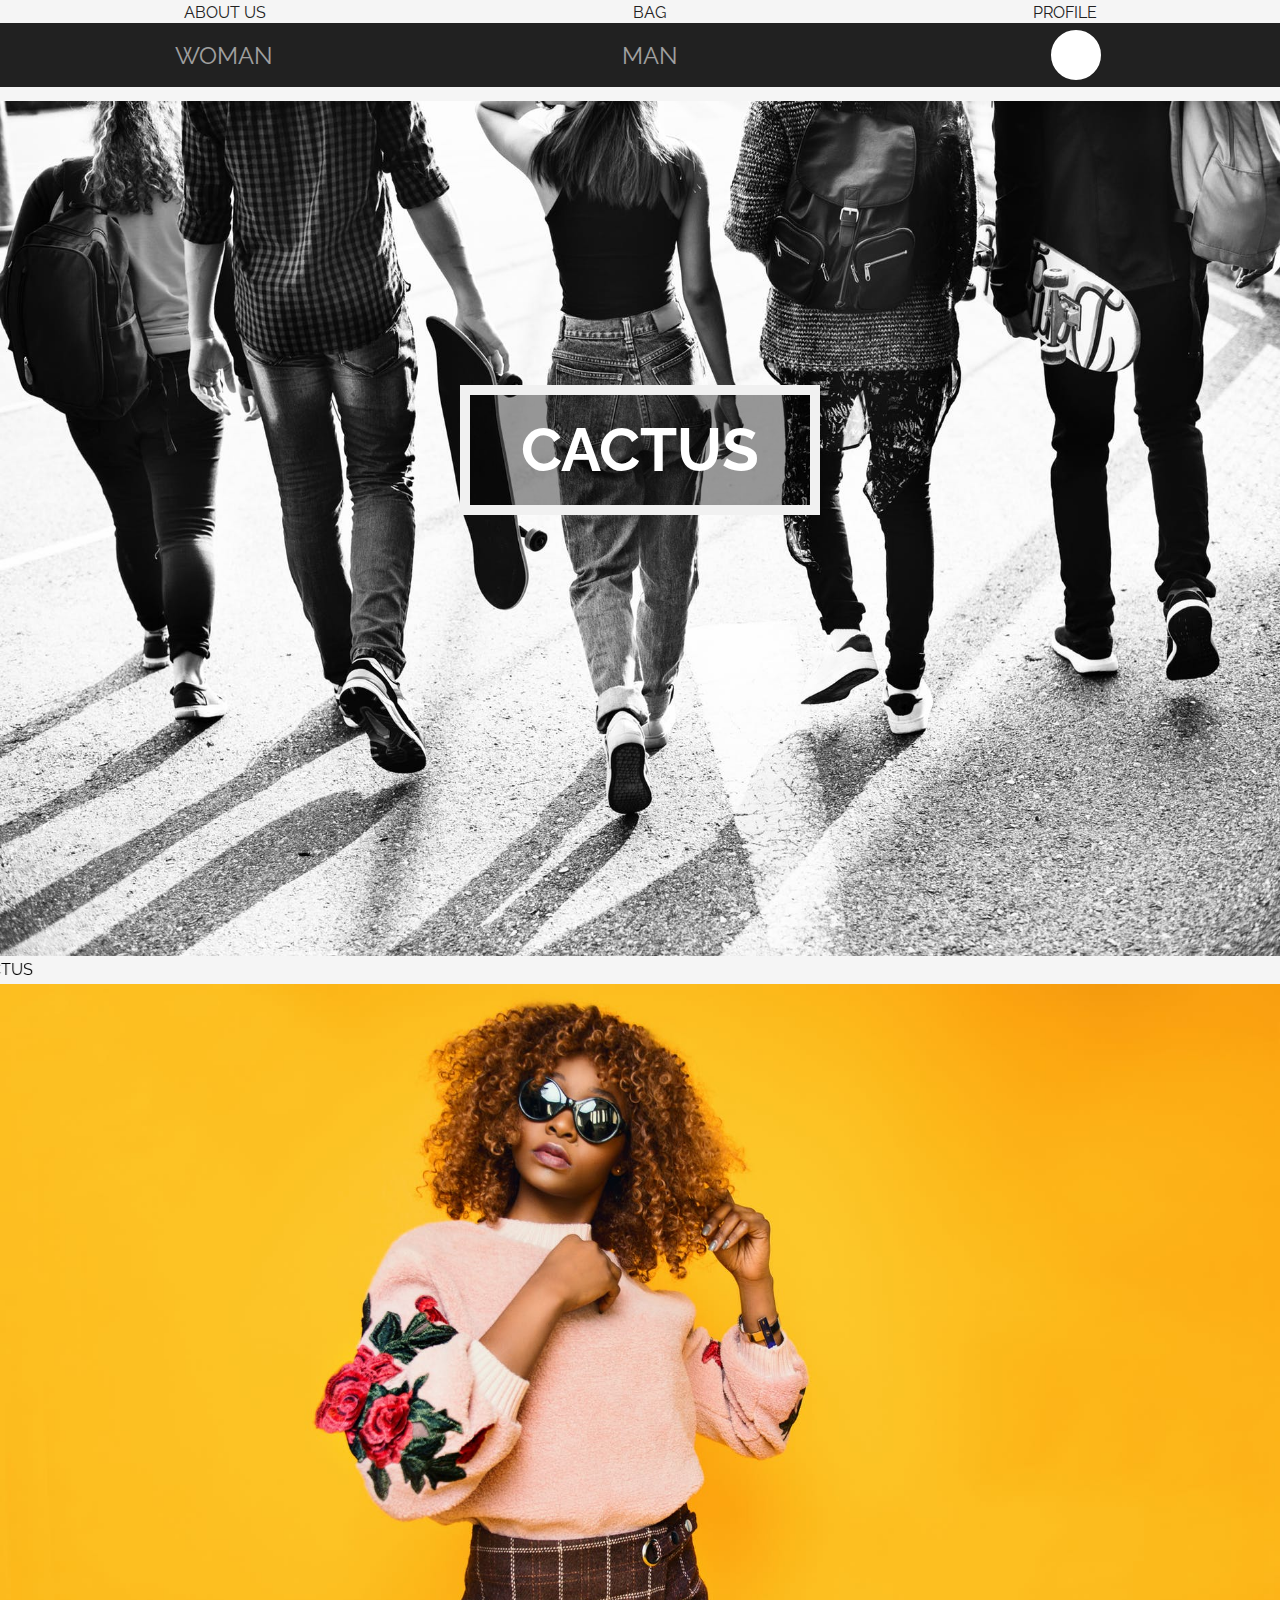
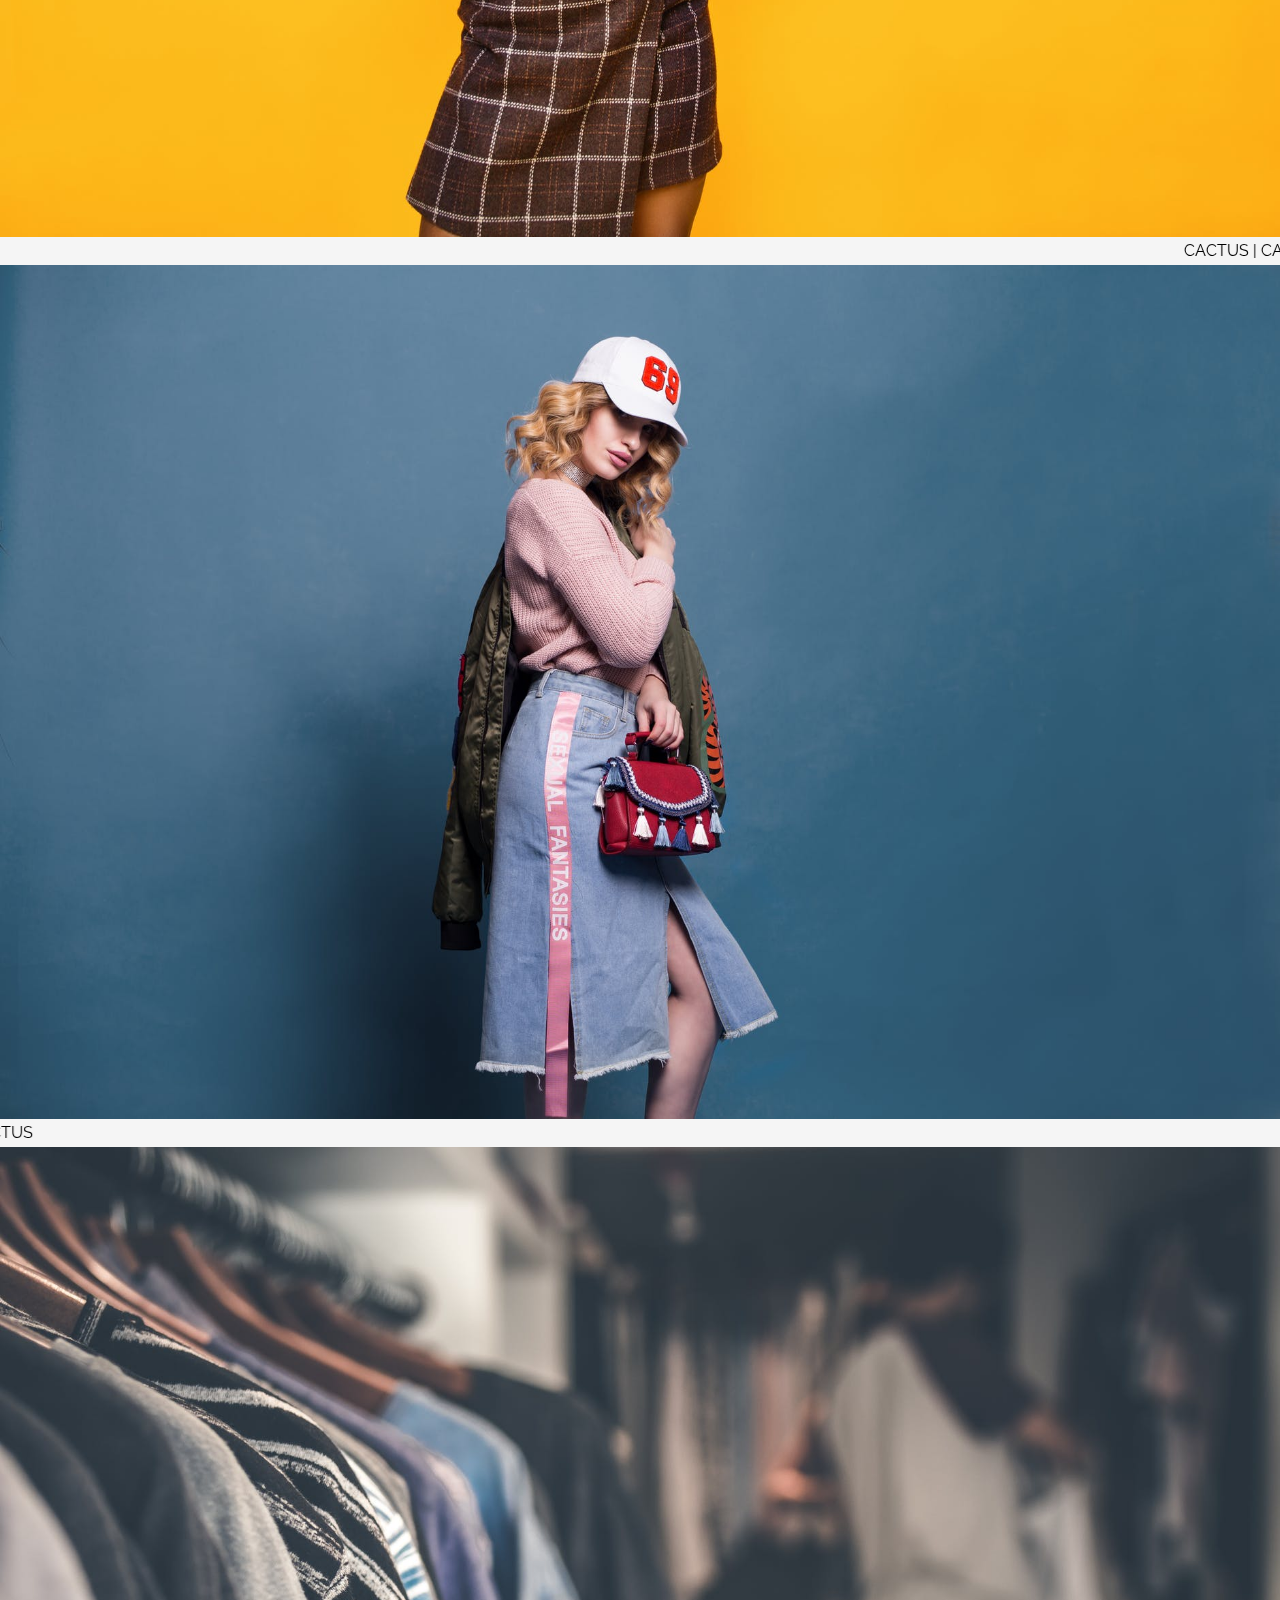
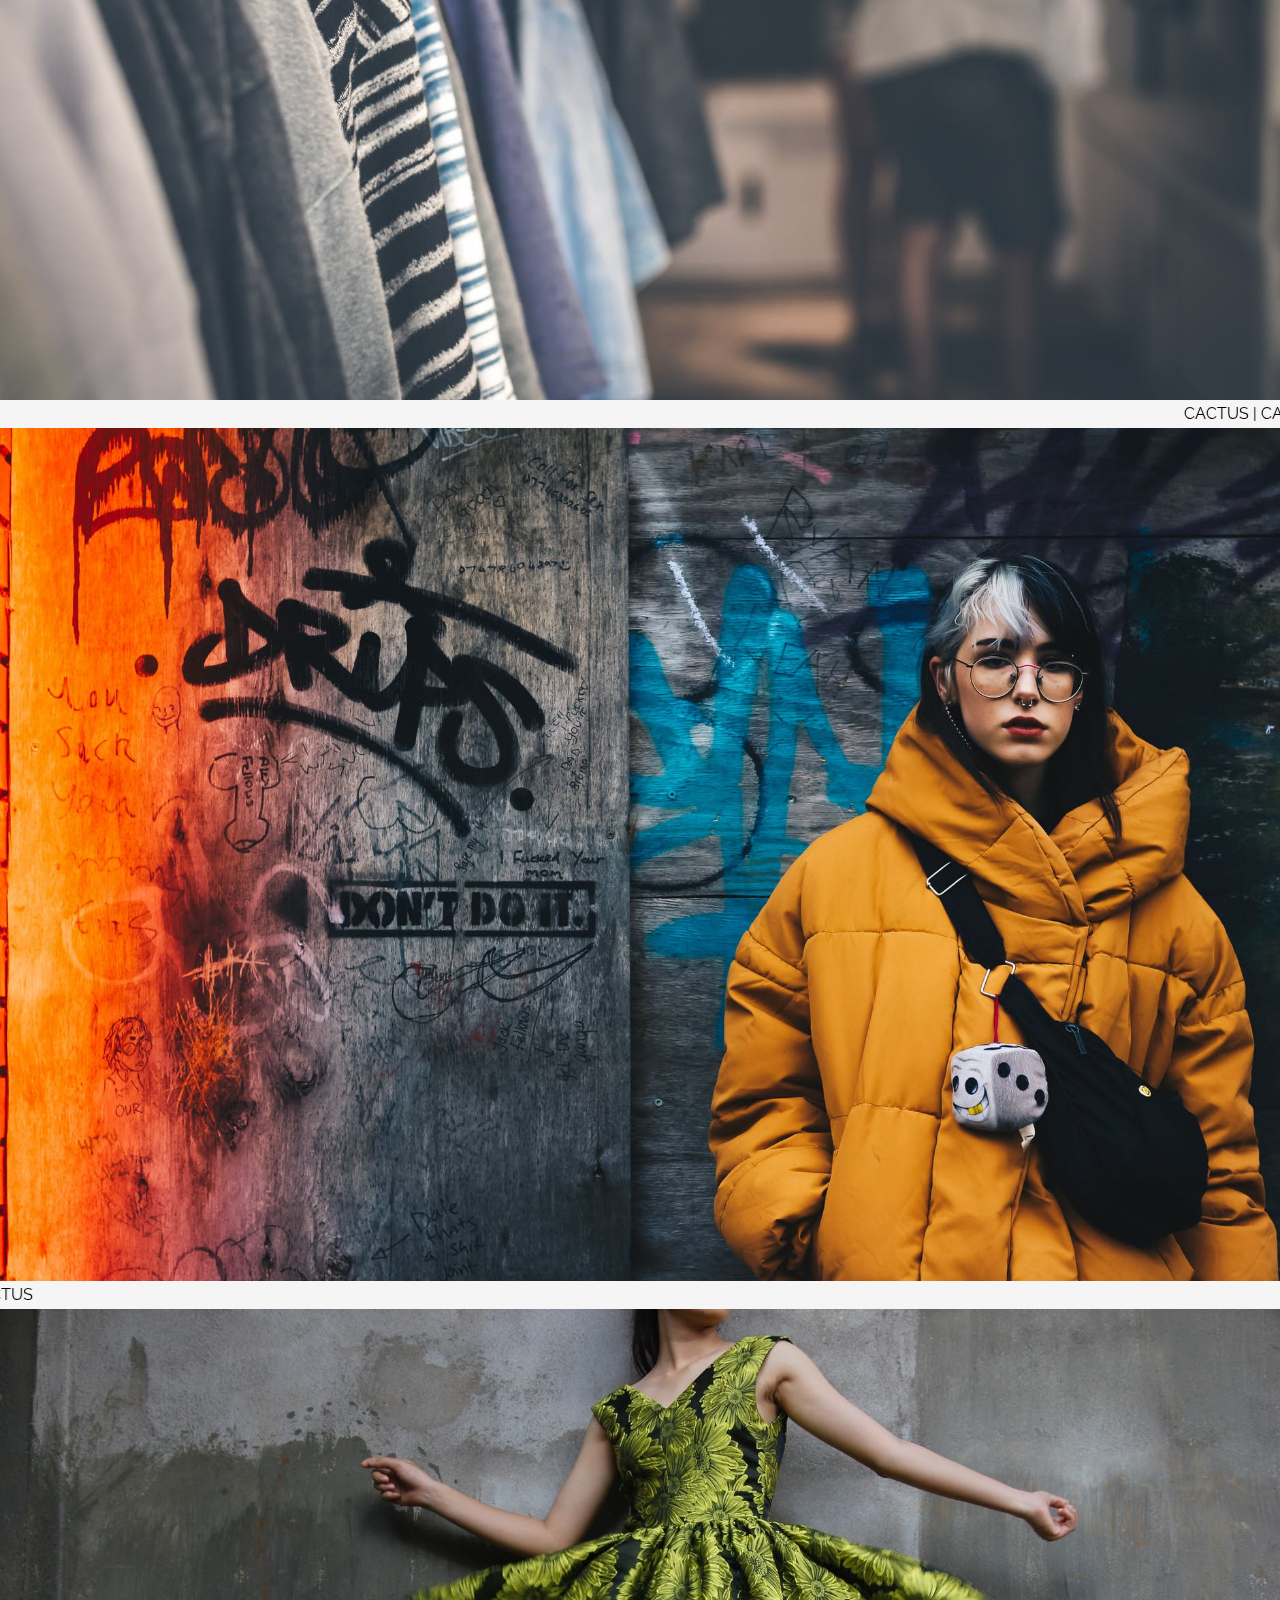
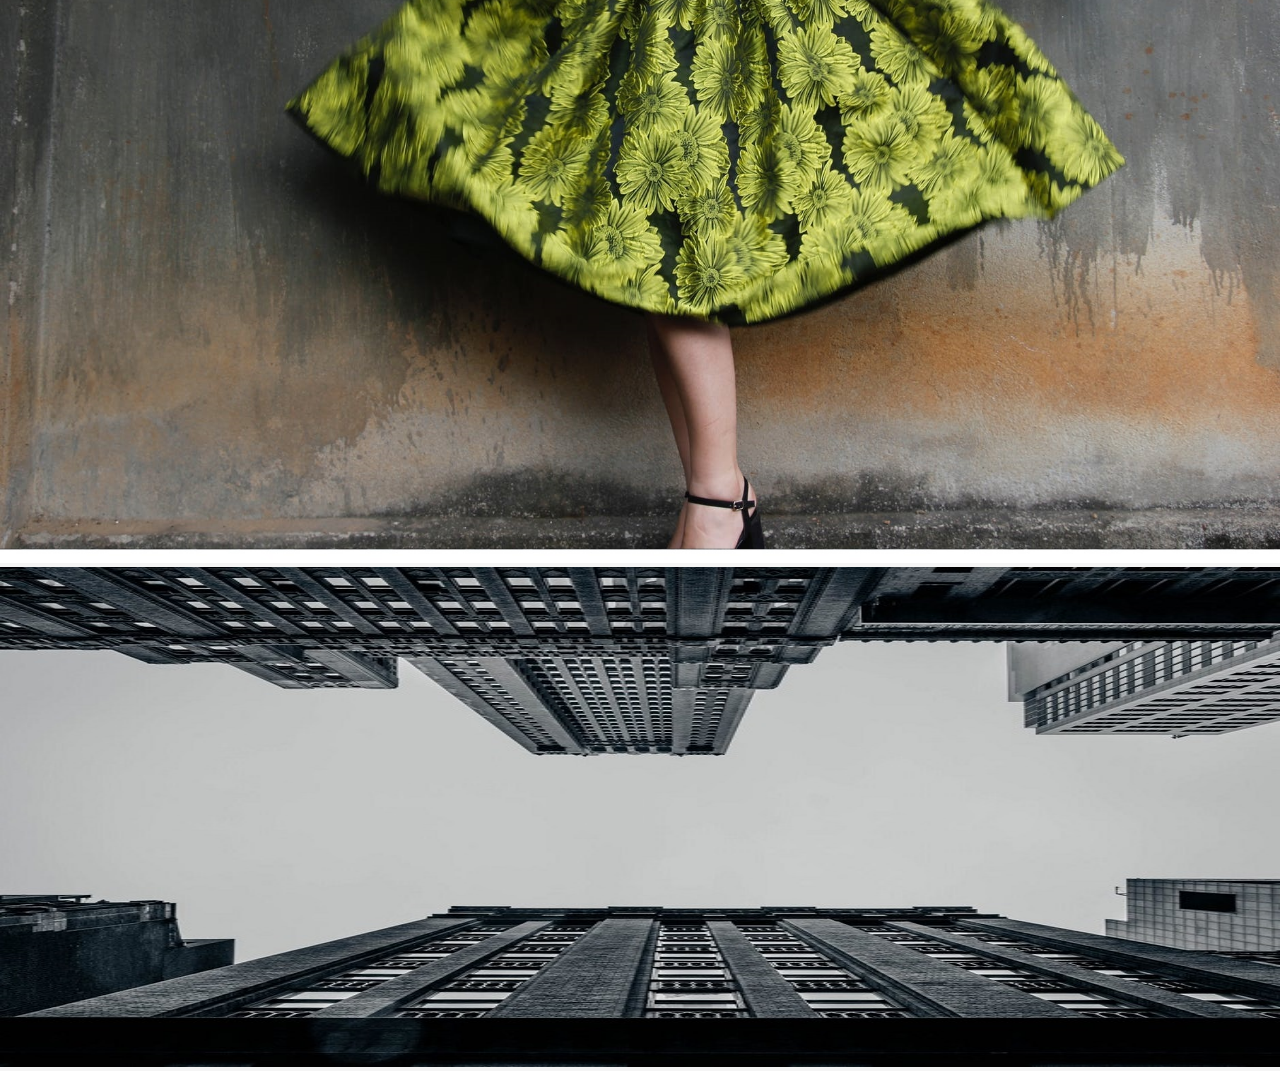
==== index.html @ e2bad400 "Add files via upload" ====
<!DOCTYPE html>
<html>
<head>
	<title>GG</title>
	<meta charset="utf-8">
	<link rel="stylesheet" href="css/style.css">
    <link href="https://fonts.googleapis.com/css?family=Open+Sans|Roboto" rel="stylesheet">
    <link href="https://fonts.googleapis.com/css?family=Raleway" rel="stylesheet">

    <link rel="stylesheet" href="https://use.fontawesome.com/releases/v5.3.1/css/all.css" integrity="sha384-mzrmE5qonljUremFsqc01SB46JvROS7bZs3IO2EmfFsd15uHvIt+Y8vEf7N7fWAU" crossorigin="anonymous">

    <link rel="stylesheet" href="https://unpkg.com/aos@2.3.1/dist/aos.css" >
    <link rel="stylesheet" type="text/css" href="plugins/aos/aos.css">
    
</head>
<body>
	<header>
    		<div class="topline">
    			<a href="about us">ABOUT US</a>
				<a href="korzina.html">BAG</a>
				<a href="account.html">PROFILE</a>
    		</div>

    		<nav role="navigation">
    		  <div class="topnav">
	    		<a href="index.html">WOMAN</a>
	    		<a href="PROJECTS.html">MAN</a>
	    		
				<form action="">
				  <input type="search">
				  <i class="fa fa-search"></i>
				</form>
				
				
		  	  </div>
    		</nav>	
    </header>
    <main>
        		
		<div class="gg">

			<div class="bg-image" ><img src="index/7.jpeg" alt=""></div>
			<marquee behavior="scroll" direction="right" scrollamount="10">
			CACTUS | CACTUS | CACTUS | CACTUS | CACTUS | CACTUS | CACTUS | CACTUS | CACTUS | CACTUS | CACTUS | CACTUS | CACTUS | CACTUS | CACTUS | CACTUS | CACTUS | CACTUS | CACTUS | CACTUS | CACTUS | CACTUS | CACTUS | CACTUS | CACTUS | CACTUS | CACTUS | CACTUS | CACTUS | CACTUS | CACTUS | CACTUS | CACTUS | CACTUS | CACTUS 
			</marquee> 

			<div class="bg-block-r" data-aos="fade-up" data-aos-anchor-placement="center-bottom">
				SPRING SALES <br> -50% <br> <a href="#">SHOP NOW</a>
			</div>
			<div class="bg-block-l" data-aos="fade-down" data-aos-anchor-placement="center-bottom">
				NEW <br> COLLECTION <br> <a href="#">SHOP NOW</a>
			</div>
			<div class="bg-image"><img src="index/2.jpeg" alt=""></div>

			<marquee behavior="scroll" direction="left" scrollamount="10">
			CACTUS | CACTUS | CACTUS | CACTUS | CACTUS | CACTUS | CACTUS 
			| CACTUS | CACTUS | CACTUS | CACTUS | CACTUS | CACTUS | CACTUS |
			 CACTUS | CACTUS | CACTUS | CACTUS | CACTUS | CACTUS | CACTUS |
			  CACTUS | CACTUS | CACTUS | CACTUS | CACTUS | CACTUS | CACTUS |
			   CACTUS | CACTUS | CACTUS | CACTUS | CACTUS | CACTUS | CACTUS 
			</marquee>

			<div class="bg-block-r" data-aos="fade-right" data-aos-anchor-placement="center-bottom">I LOVE YOU</div>
			<div class="bg-block-l" data-aos="fade-left" data-aos-anchor-placement="center-bottom">I LOVE YOU</div>
			<div class="bg-image"><img src="index/3.jpeg" alt=""></div>

			<marquee behavior="scroll" direction="right" scrollamount="10">
			CACTUS | CACTUS | CACTUS | CACTUS | CACTUS | CACTUS | CACTUS 
			| CACTUS | CACTUS | CACTUS | CACTUS | CACTUS | CACTUS | CACTUS |
			 CACTUS | CACTUS | CACTUS | CACTUS | CACTUS | CACTUS | CACTUS |
			  CACTUS | CACTUS | CACTUS | CACTUS | CACTUS | CACTUS | CACTUS |
			   CACTUS | CACTUS | CACTUS | CACTUS | CACTUS | CACTUS | CACTUS  
			</marquee>			
			<div class="bg-block-r" data-aos="zoom-in" data-aos-anchor-placement="center-bottom">I LOVE YOU</div>
		<!-- <div class="bg-block-l" data-aos="zoom-in-down" data-aos-anchor-placement="center-bottom">I LOVE YOU</div> -->
			<div class="bg-image"><img src="index/8.jpeg" alt=""></div>

			<marquee behavior="scroll" direction="left" scrollamount="10">
			CACTUS | CACTUS | CACTUS | CACTUS | CACTUS | CACTUS | CACTUS 
			| CACTUS | CACTUS | CACTUS | CACTUS | CACTUS | CACTUS | CACTUS |
			 CACTUS | CACTUS | CACTUS | CACTUS | CACTUS | CACTUS | CACTUS |
			  CACTUS | CACTUS | CACTUS | CACTUS | CACTUS | CACTUS | CACTUS |
			   CACTUS | CACTUS | CACTUS | CACTUS | CACTUS | CACTUS | CACTUS  
			</marquee>

	<!-- <div class="bg-block-r" data-aos="fade-down-left" data-aos-anchor-placement="center-bottom">I LOVE YOU</div> -->
			<div class="bg-block-l" data-aos="fade-down-right" data-aos-anchor-placement="center-bottom">I LOVE YOU</div>
			<div class="bg-image"><img src="index/5.jpeg" alt=""></div>

			<marquee behavior="scroll" direction="right" scrollamount="10">
			CACTUS | CACTUS | CACTUS | CACTUS | CACTUS | CACTUS | CACTUS 
			| CACTUS | CACTUS | CACTUS | CACTUS | CACTUS | CACTUS | CACTUS |
			 CACTUS | CACTUS | CACTUS | CACTUS | CACTUS | CACTUS | CACTUS |
			  CACTUS | CACTUS | CACTUS | CACTUS | CACTUS | CACTUS | CACTUS |
			   CACTUS | CACTUS | CACTUS | CACTUS | CACTUS | CACTUS | CACTUS  
			</marquee>

			<div class="bg-block-r" data-aos="zoom-out-right" data-aos-anchor-placement="center-bottom">I LOVE YOU</div>
			<div class="bg-block-l" data-aos="zoom-out-left" data-aos-anchor-placement="center-bottom">I LOVE YOU</div>
			<div class="bg-image"><img src="index/6.jpeg" alt=""></div>

			<div class="bg-text" id="bg-text"><p>CACTUS</p></div>

		
	<footer>
		<div class="f">
			<div class="f-bg-img" ><img src="index/footer.jpeg" alt="" ></div>
		</div>	
	</footer>
		
	</main>


	<script type="text/javascript" src="plugins/aos/aos.js"></script>
	<script>
  		AOS.init();
	</script>
	
	<script src ="script/script.js"></script>

</body>
</html>
---- css/style.css ----
*{
	margin:0;
	padding:0;
}

a{
	text-decoration: none;
}

li{
	text-decoration: none;
	list-style: none;
}

body{
  background: #F5F5F5;
  /*font-family: 'Roboto', sans-serif;*/
  font-family: 'Raleway', sans-serif;
 /* font-family: 'Open Sans', sans-serif;*/
}

nav{
	width: 100%;
	margin:auto;
	transition: top 0.3s;
	position: relative;
}



.topline{
	display: flex;
	background: #F5F5F5;
	justify-content: space-around;
}

.topline a{
	text-decoration: none;
	font-size: 1rem;
	margin-top: 3px;
	margin-bottom: .1%;
	padding: 0% ;
	color: #212121;

}

.topnav{
	padding-right: 1.5%;
	height: 4rem;
	display: flex;
	/*background: #616161;*/
	background: #212121;
	margin: auto;
	font-size: 1.5rem;
	align-items: center;
	text-align: center;
	justify-content: space-around;
}


.topnav a{

	color:#F5F5F5;
	padding:0.9rem;
	text-decoration: none;
		opacity: .6;
}

.topnav a:hover{
	background: #424242;
	border-bottom: 4px solid #0091EA;	opacity: 1;
}

.topnav input[type=text]{
	padding:6px;
	border: none;
	margin-top: 8px;
	margin-right: 16px;
	font-size: 17px;
	padding-right: 35%;
	margin-bottom: 10px;
}




/*Это поиск*/

form{
	margin-left: 3%;
    position: relative;
    top: 39%;
    /*left: 50%;*/
    transform: translate(-0%,-50%);
    transition: all 1s;
    width: 50px;
    height: 50px;
    background: white;
    box-sizing: border-box;
    border-radius: 25px;
    border: 4px solid white;
    padding: 5px;
}

input{
    position: absolute;
    top: 0;
    left: 0;
    width: 100%;;
    height: 42.5px;
    line-height: 30px;
    outline: 0;
    border: 0;
    display: none;
    font-size: 1em;
    border-radius: 20px;
    padding: 0 20px;
}

.fa{
    box-sizing: border-box;
    padding:11px 0px 0px 1px;

    width: 42.5px;
    height: 42.5px;
    position: absolute;
    top: 0;
    right: 0;
    border-radius: 50%;
    color: #07051a;
    text-align: center;
    font-size: .8em;
    transition: all 1s;
}

form:hover{
    width: 100%;
    cursor: pointer;
}

form:hover input{
    display: block;
}

form:hover .fa{
    background: #07051a;
    color: white;
}

.gg{
	margin-top: 1%;
}

.bg-image {
  height: 50%; 
  max-width: 100%;
  background-position: center;
  background-repeat: no-repeat;
  background-size: cover;
}
.bg-image img{
	width: 100%;
	height: auto;
	padding-top: .1%;
}

#bg-text {
  background-color: rgb(0,0,0); /* Fallback color */
  background-color: rgba(0,0,0, 0.4); /* Black w/opacity/see-through */
  color: white;
  font-weight: bold;
  font-size: 60px;
  border: 10px solid #f1f1f1;
  position: fixed; /* Stay fixed */
  top: 50%;
  left: 50%;
  transform: translate(-50%, -50%);
  z-index: 2;
  width: 300px;
  padding: 20px;
  text-align: center;
  transition: .3s;
}




.bg-block-l{
	position: absolute;
	width: 30%;
	display: flex;
	justify-content: center;
	align-items: center;
	height: 320px;
	margin: 20%;

	border-radius: 7px;
	opacity: 0;
	
	text-align: center;
	margin-left: 2%;
	font-size: 2rem;

}
.bg-block-r{
	position: absolute;
	width: 30%;
	display: flex;
	justify-content: center;
	align-items: center;
	height: 320px;
	margin: 20%;
	border-radius: 7px;
	opacity: 0;	
	text-align: center;
	left: 48%;
	font-size: 2rem;
} 

.bg-block-l, .bg-block-r{
	display: flex;
	flex-direction: column;
	background: #d7f7f5;
}

.bg-block-l a, .bg-block-r a{
	padding-top: 30px;
	font-size: 1rem;
	color: #5ca0d3;
}


footer img{
	width: 100%;
	height: 500px;
}



































@media only screen and (max-width: 1200px){
 .bg-text{
  	font-size: 40px;
    border: 7px solid #f1f1f1;
    width: 200px;
    padding: 10px;}
}

@media only screen and (max-width: 800px) {
  .bg-text{
  	font-size: 30px;
    border: 5px solid #f1f1f1;
    width: 150px;
    padding: 10px;}

}




/*Это скроллбар*/
::-webkit-scrollbar {
  width: 5px;
}


::-webkit-scrollbar-track {
  background: #f1f1f1; 
}


::-webkit-scrollbar-thumb {
  background: #888;
  height: 10px; 
}


::-webkit-scrollbar-thumb:hover {
  background: #555; 
}
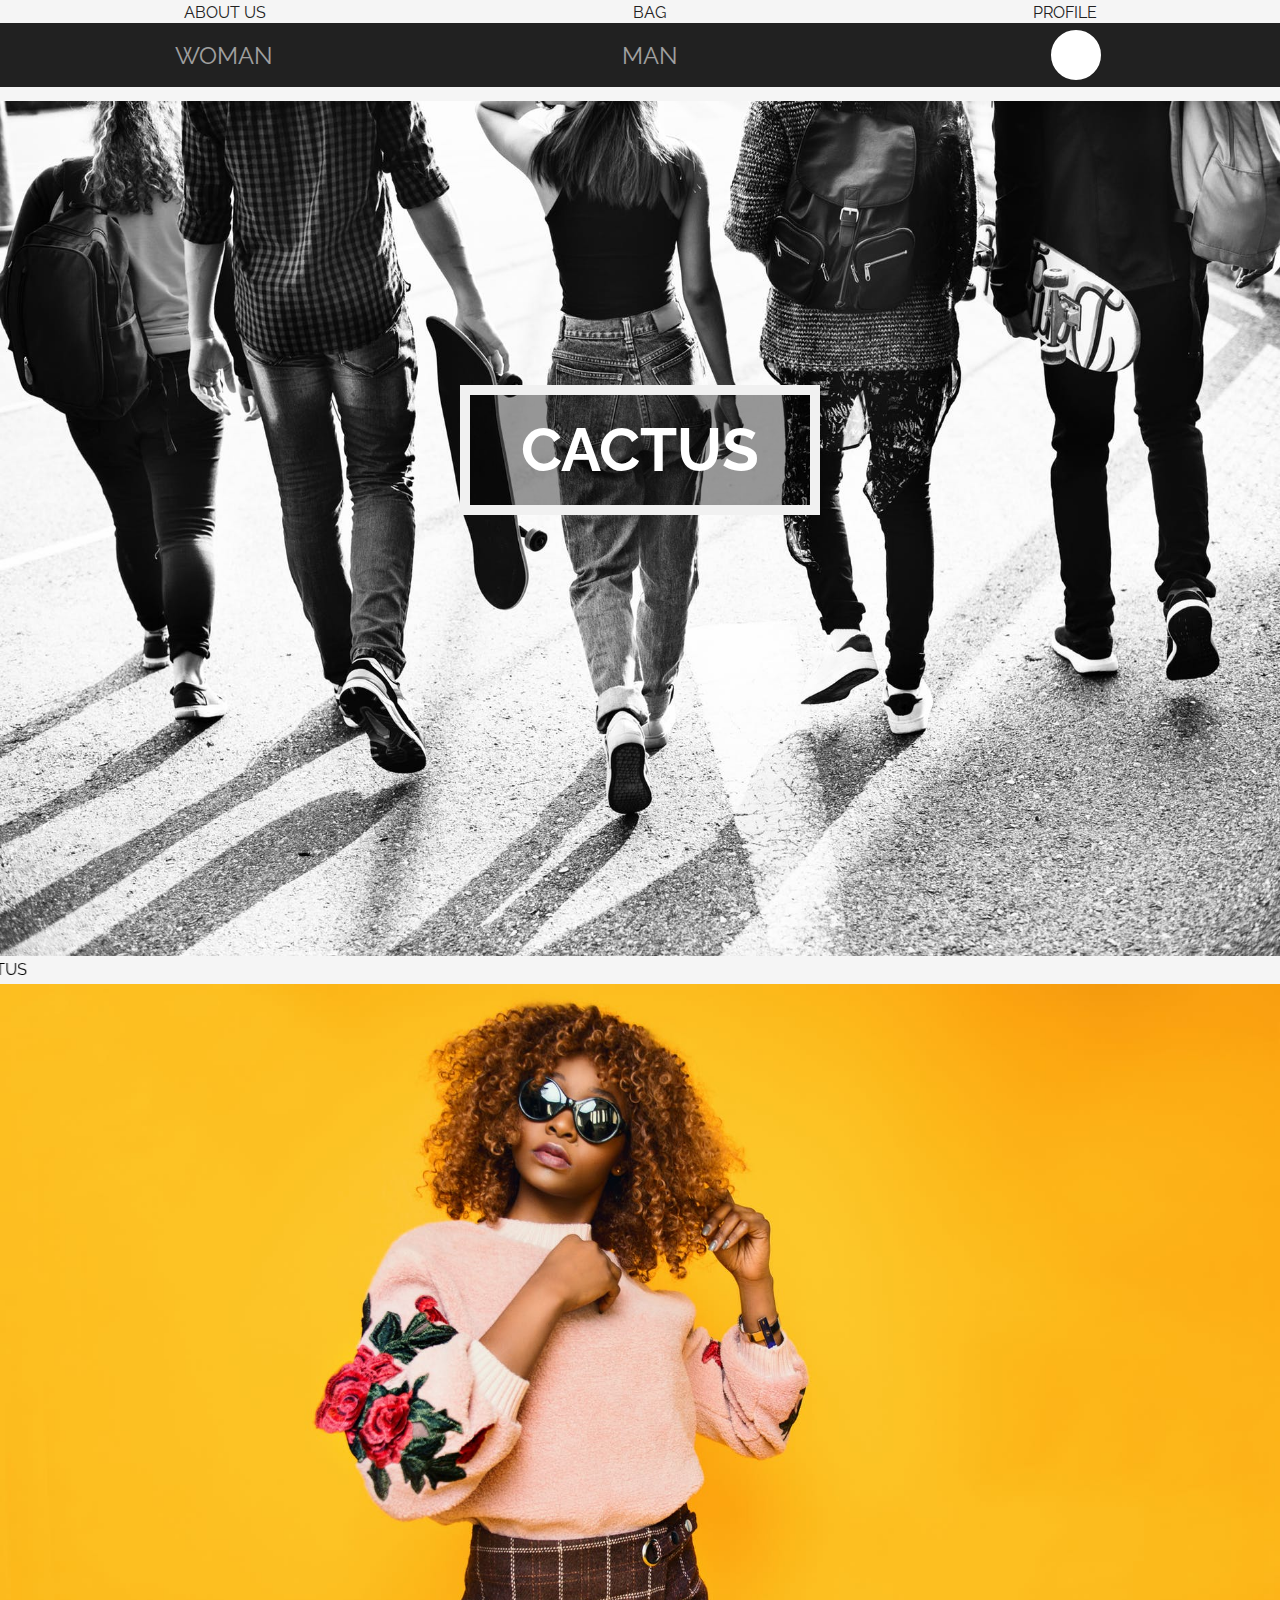
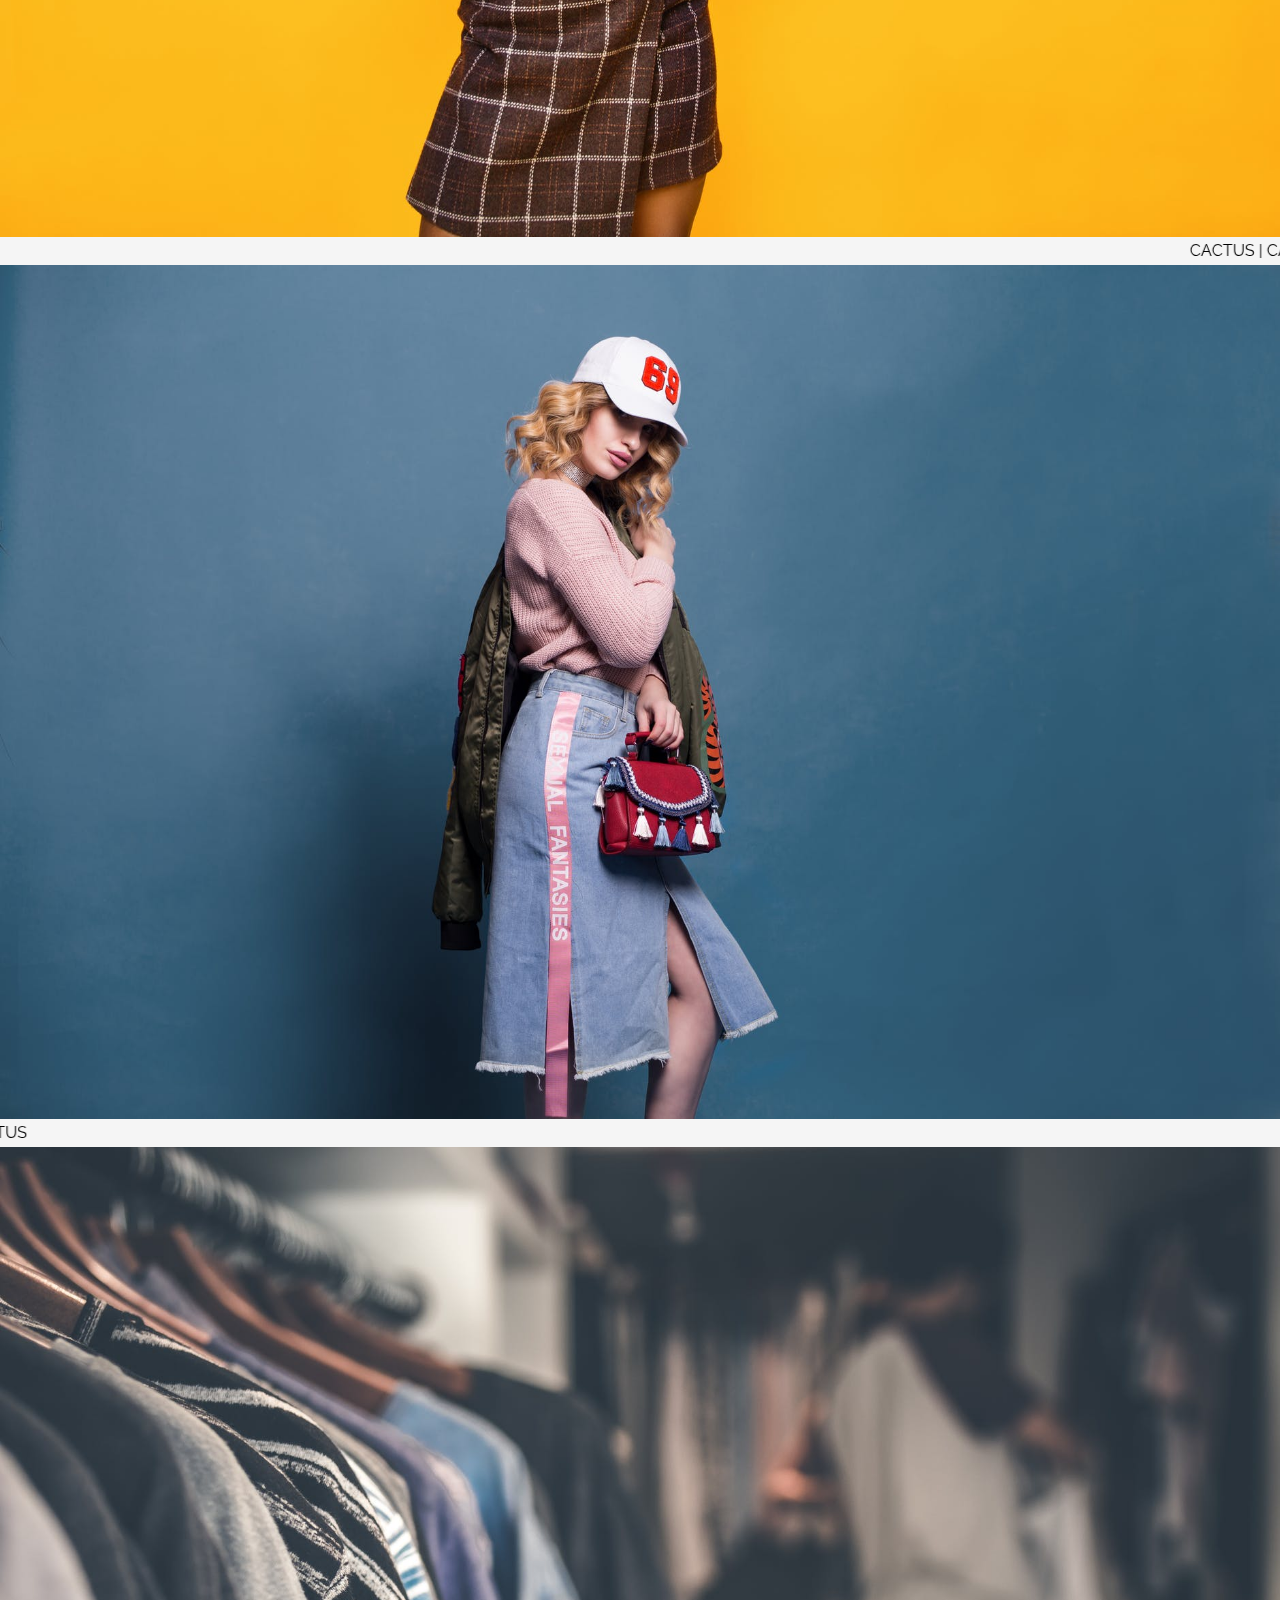
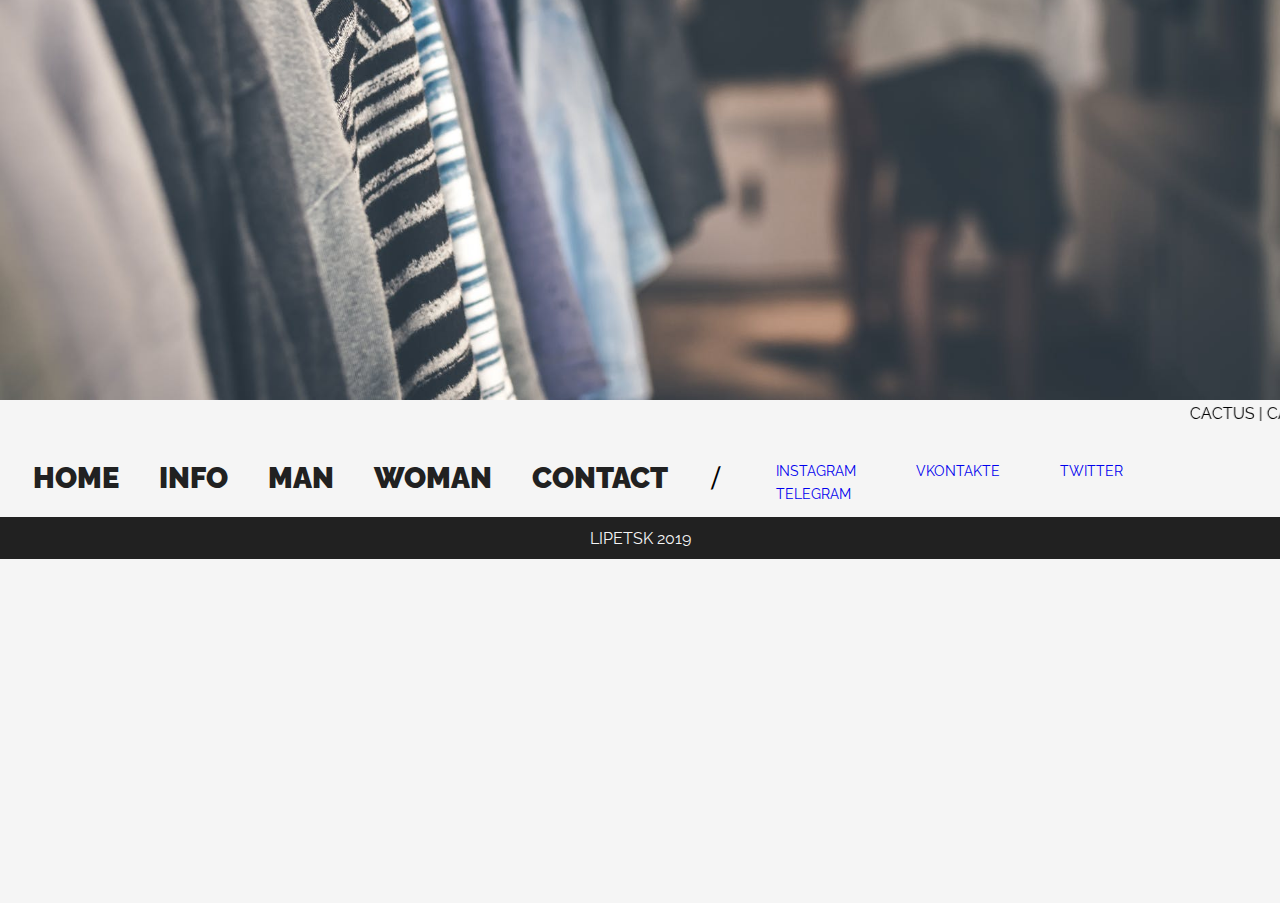
==== commit 312a1ef4: "Add files via upload" ====
--- a/index.html
+++ b/index.html
@@ -15,49 +15,45 @@
 </head>
 <body>
 	<header>
-    		<div class="topline">
-    			<a href="about us">ABOUT US</a>
-				<a href="korzina.html">BAG</a>
-				<a href="account.html">PROFILE</a>
-    		</div>
+    	<div class="topline">
+    		<a href="about us">ABOUT US</a>
+			<a href="korzina.html">BAG</a>
+			<a href="account.html">PROFILE</a>
+    	</div>
 
-    		<nav role="navigation">
-    		  <div class="topnav">
+    	<nav role="navigation">
+    		<div class="topnav">
 	    		<a href="index.html">WOMAN</a>
 	    		<a href="PROJECTS.html">MAN</a>
 	    		
 				<form action="">
-				  <input type="search">
-				  <i class="fa fa-search"></i>
-				</form>
-				
-				
-		  	  </div>
-    		</nav>	
+					<input type="search">
+					<i class="fa fa-search"></i>
+				</form>				
+		  	</div>
+    	</nav>	
     </header>
-    <main>
-        		
+    <main>	        		
 		<div class="gg">
-
 			<div class="bg-image" ><img src="index/7.jpeg" alt=""></div>
 			<marquee behavior="scroll" direction="right" scrollamount="10">
-			CACTUS | CACTUS | CACTUS | CACTUS | CACTUS | CACTUS | CACTUS | CACTUS | CACTUS | CACTUS | CACTUS | CACTUS | CACTUS | CACTUS | CACTUS | CACTUS | CACTUS | CACTUS | CACTUS | CACTUS | CACTUS | CACTUS | CACTUS | CACTUS | CACTUS | CACTUS | CACTUS | CACTUS | CACTUS | CACTUS | CACTUS | CACTUS | CACTUS | CACTUS | CACTUS 
+				CACTUS | CACTUS | CACTUS | CACTUS | CACTUS | CACTUS | CACTUS | CACTUS | CACTUS | CACTUS | CACTUS | CACTUS | CACTUS | CACTUS | CACTUS | CACTUS | CACTUS | CACTUS | CACTUS | CACTUS | CACTUS | CACTUS | CACTUS | CACTUS | CACTUS | CACTUS | CACTUS | CACTUS | CACTUS | CACTUS | CACTUS | CACTUS | CACTUS | CACTUS | CACTUS 
 			</marquee> 
 
 			<div class="bg-block-r" data-aos="fade-up" data-aos-anchor-placement="center-bottom">
-				SPRING SALES <br> -50% <br> <a href="#">SHOP NOW</a>
+					SPRING SALES <br> -50% <br> <a href="#">SHOP NOW</a>
 			</div>
 			<div class="bg-block-l" data-aos="fade-down" data-aos-anchor-placement="center-bottom">
-				NEW <br> COLLECTION <br> <a href="#">SHOP NOW</a>
+					NEW <br> COLLECTION <br> <a href="#">SHOP NOW</a>
 			</div>
 			<div class="bg-image"><img src="index/2.jpeg" alt=""></div>
 
 			<marquee behavior="scroll" direction="left" scrollamount="10">
-			CACTUS | CACTUS | CACTUS | CACTUS | CACTUS | CACTUS | CACTUS 
-			| CACTUS | CACTUS | CACTUS | CACTUS | CACTUS | CACTUS | CACTUS |
-			 CACTUS | CACTUS | CACTUS | CACTUS | CACTUS | CACTUS | CACTUS |
-			  CACTUS | CACTUS | CACTUS | CACTUS | CACTUS | CACTUS | CACTUS |
-			   CACTUS | CACTUS | CACTUS | CACTUS | CACTUS | CACTUS | CACTUS 
+				CACTUS | CACTUS | CACTUS | CACTUS | CACTUS | CACTUS | CACTUS 
+				| CACTUS | CACTUS | CACTUS | CACTUS | CACTUS | CACTUS | CACTUS |
+				 CACTUS | CACTUS | CACTUS | CACTUS | CACTUS | CACTUS | CACTUS |
+				  CACTUS | CACTUS | CACTUS | CACTUS | CACTUS | CACTUS | CACTUS |
+				   CACTUS | CACTUS | CACTUS | CACTUS | CACTUS | CACTUS | CACTUS 
 			</marquee>
 
 			<div class="bg-block-r" data-aos="fade-right" data-aos-anchor-placement="center-bottom">I LOVE YOU</div>
@@ -65,51 +61,51 @@
 			<div class="bg-image"><img src="index/3.jpeg" alt=""></div>
 
 			<marquee behavior="scroll" direction="right" scrollamount="10">
-			CACTUS | CACTUS | CACTUS | CACTUS | CACTUS | CACTUS | CACTUS 
-			| CACTUS | CACTUS | CACTUS | CACTUS | CACTUS | CACTUS | CACTUS |
-			 CACTUS | CACTUS | CACTUS | CACTUS | CACTUS | CACTUS | CACTUS |
-			  CACTUS | CACTUS | CACTUS | CACTUS | CACTUS | CACTUS | CACTUS |
-			   CACTUS | CACTUS | CACTUS | CACTUS | CACTUS | CACTUS | CACTUS  
+				CACTUS | CACTUS | CACTUS | CACTUS | CACTUS | CACTUS | CACTUS 
+				| CACTUS | CACTUS | CACTUS | CACTUS | CACTUS | CACTUS | CACTUS |
+				 CACTUS | CACTUS | CACTUS | CACTUS | CACTUS | CACTUS | CACTUS |
+				  CACTUS | CACTUS | CACTUS | CACTUS | CACTUS | CACTUS | CACTUS |
+				   CACTUS | CACTUS | CACTUS | CACTUS | CACTUS | CACTUS | CACTUS  
 			</marquee>			
 			<div class="bg-block-r" data-aos="zoom-in" data-aos-anchor-placement="center-bottom">I LOVE YOU</div>
-		<!-- <div class="bg-block-l" data-aos="zoom-in-down" data-aos-anchor-placement="center-bottom">I LOVE YOU</div> -->
+			
 			<div class="bg-image"><img src="index/8.jpeg" alt=""></div>
 
 			<marquee behavior="scroll" direction="left" scrollamount="10">
-			CACTUS | CACTUS | CACTUS | CACTUS | CACTUS | CACTUS | CACTUS 
-			| CACTUS | CACTUS | CACTUS | CACTUS | CACTUS | CACTUS | CACTUS |
-			 CACTUS | CACTUS | CACTUS | CACTUS | CACTUS | CACTUS | CACTUS |
-			  CACTUS | CACTUS | CACTUS | CACTUS | CACTUS | CACTUS | CACTUS |
-			   CACTUS | CACTUS | CACTUS | CACTUS | CACTUS | CACTUS | CACTUS  
+				CACTUS | CACTUS | CACTUS | CACTUS | CACTUS | CACTUS | CACTUS 
+				| CACTUS | CACTUS | CACTUS | CACTUS | CACTUS | CACTUS | CACTUS |
+				 CACTUS | CACTUS | CACTUS | CACTUS | CACTUS | CACTUS | CACTUS |
+				  CACTUS | CACTUS | CACTUS | CACTUS | CACTUS | CACTUS | CACTUS |
+				   CACTUS | CACTUS | CACTUS | CACTUS | CACTUS | CACTUS | CACTUS  
 			</marquee>
 
-	<!-- <div class="bg-block-r" data-aos="fade-down-left" data-aos-anchor-placement="center-bottom">I LOVE YOU</div> -->
 			<div class="bg-block-l" data-aos="fade-down-right" data-aos-anchor-placement="center-bottom">I LOVE YOU</div>
-			<div class="bg-image"><img src="index/5.jpeg" alt=""></div>
+			<div class="bg-image"><img src="index/5.png" alt=""></div>
 
-			<marquee behavior="scroll" direction="right" scrollamount="10">
-			CACTUS | CACTUS | CACTUS | CACTUS | CACTUS | CACTUS | CACTUS 
-			| CACTUS | CACTUS | CACTUS | CACTUS | CACTUS | CACTUS | CACTUS |
-			 CACTUS | CACTUS | CACTUS | CACTUS | CACTUS | CACTUS | CACTUS |
-			  CACTUS | CACTUS | CACTUS | CACTUS | CACTUS | CACTUS | CACTUS |
-			   CACTUS | CACTUS | CACTUS | CACTUS | CACTUS | CACTUS | CACTUS  
-			</marquee>
-
-			<div class="bg-block-r" data-aos="zoom-out-right" data-aos-anchor-placement="center-bottom">I LOVE YOU</div>
-			<div class="bg-block-l" data-aos="zoom-out-left" data-aos-anchor-placement="center-bottom">I LOVE YOU</div>
-			<div class="bg-image"><img src="index/6.jpeg" alt=""></div>
-
-			<div class="bg-text" id="bg-text"><p>CACTUS</p></div>
-
-		
+			<div class="bg-text" id="bg-text"><p>CACTUS</p>
+		</div>
+	</main>
 	<footer>
 		<div class="f">
-			<div class="f-bg-img" ><img src="index/footer.jpeg" alt="" ></div>
-		</div>	
+				<ul class="main-ul">
+					<li> <a href="#">HOME</a> </li>
+					<li><a href="#">INFO</a></li>
+					<li><a href="#">MAN</a></li>
+					<li><a href="#">WOMAN</a></li>
+					<li><a href="#" >CONTACT</a></li>
+					<li class="contactaa"> /</li>
+				</ul>							
+			<div class="contact">
+				<ul>
+					<li><a href="#">INSTAGRAM</a></li>
+					<li><a href="#">VKONTAKTE</a></li>
+					<li><a href="#">TWITTER</a></li>										
+					<li><a href="#">TELEGRAM</a></li>
+				</ul>
+			</div>						
+		</div>
+		<div class="f1">LIPETSK 2019</div>				
 	</footer>
-		
-	</main>
-
 
 	<script type="text/javascript" src="plugins/aos/aos.js"></script>
 	<script>
--- a/css/style.css
+++ b/css/style.css
@@ -187,16 +187,15 @@
 
 .bg-block-l{
 	position: absolute;
-	width: 30%;
+	width: 25rem;
+	height: 320px;
 	display: flex;
 	justify-content: center;
 	align-items: center;
-	height: 320px;
+	
 	margin: 20%;
-
 	border-radius: 7px;
-	opacity: 0;
-	
+	opacity: 0;	
 	text-align: center;
 	margin-left: 2%;
 	font-size: 2rem;
@@ -204,7 +203,7 @@
 }
 .bg-block-r{
 	position: absolute;
-	width: 30%;
+	width: 25rem;
 	display: flex;
 	justify-content: center;
 	align-items: center;
@@ -221,6 +220,15 @@
 	display: flex;
 	flex-direction: column;
 	background: #d7f7f5;
+	-webkit-box-shadow: 0 10px 20px rgba(0, 0, 0, 0.19), 0 6px 6px rgba(0, 0, 0, 0.23);
+  -moz-box-shadow: 0 10px 20px rgba(0, 0, 0, 0.19), 0 6px 6px rgba(0, 0, 0, 0.23);
+  -ms-box-shadow: 0 10px 20px rgba(0, 0, 0, 0.19), 0 6px 6px rgba(0, 0, 0, 0.23);
+  -o-box-shadow: 0 10px 20px rgba(0, 0, 0, 0.19), 0 6px 6px rgba(0, 0, 0, 0.23);
+  box-shadow: 0 10px 20px rgba(0, 0, 0, 0.19), 0 6px 6px rgba(0, 0, 0, 0.23);
+}
+
+.bg-block-r:hover, .bg-block-l:hover{
+	box-shadow: 0 14px 28px rgba(0,0,0,0.25), 0 10px 10px rgba(0,0,0,0.22);
 }
 
 .bg-block-l a, .bg-block-r a{
@@ -229,29 +237,73 @@
 	color: #5ca0d3;
 }
 
-
-footer img{
-	width: 100%;
-	height: 500px;
-}
-
-
-
-
-
-
-
-
-
-
-
-
-
-
-
-
-
-
+footer{
+	height: auto;
+	margin: 0 auto;}
+
+.f1{	
+	background: #212121;
+	color: #F5F5F5;
+	font-size: 1rem;
+	text-align: center;
+	padding: .9%;
+}
+
+.f{
+	padding: 1% ;
+	display: flex;
+/*	align-items: center;*/
+
+}
+
+.main-ul {
+	display: flex;
+}
+
+.main-ul li {
+	font-size: 1.8rem;
+	padding: 2px 20px;
+}
+
+.main-ul a{
+	color: #212121;
+	font-weight: 900;
+}
+
+.main-ul a:hover{
+	transition: .5s;
+	color: #616161;
+}
+
+.contactaa{
+	transform: rotate(-15deg);
+
+}
+
+.contact{
+	margin: auto;
+	display: flex;	
+	flex-wrap: wrap;
+	align-items: center;
+	justify-content: center;
+}
+
+.contact ul{
+	display: flex;	
+	flex-wrap: wrap;
+	
+}
+
+.contact li{
+	font-size: .9rem;
+	padding: 3px 30px;
+	color: #9E9E9E;
+}
+
+.contact a:hover{
+	transition: .5s;
+	color: black;
+}
 
 
 
@@ -270,7 +322,7 @@
 
 
 @media only screen and (max-width: 1200px){
- .bg-text{
+ #bg-text{
   	font-size: 40px;
     border: 7px solid #f1f1f1;
     width: 200px;
@@ -278,7 +330,7 @@
 }
 
 @media only screen and (max-width: 800px) {
-  .bg-text{
+  #bg-text{
   	font-size: 30px;
     border: 5px solid #f1f1f1;
     width: 150px;
@@ -289,6 +341,7 @@
 
 
 
+
 /*Это скроллбар*/
 ::-webkit-scrollbar {
   width: 5px;
@@ -308,4 +361,5 @@
 
 ::-webkit-scrollbar-thumb:hover {
   background: #555; 
-}+}
+
